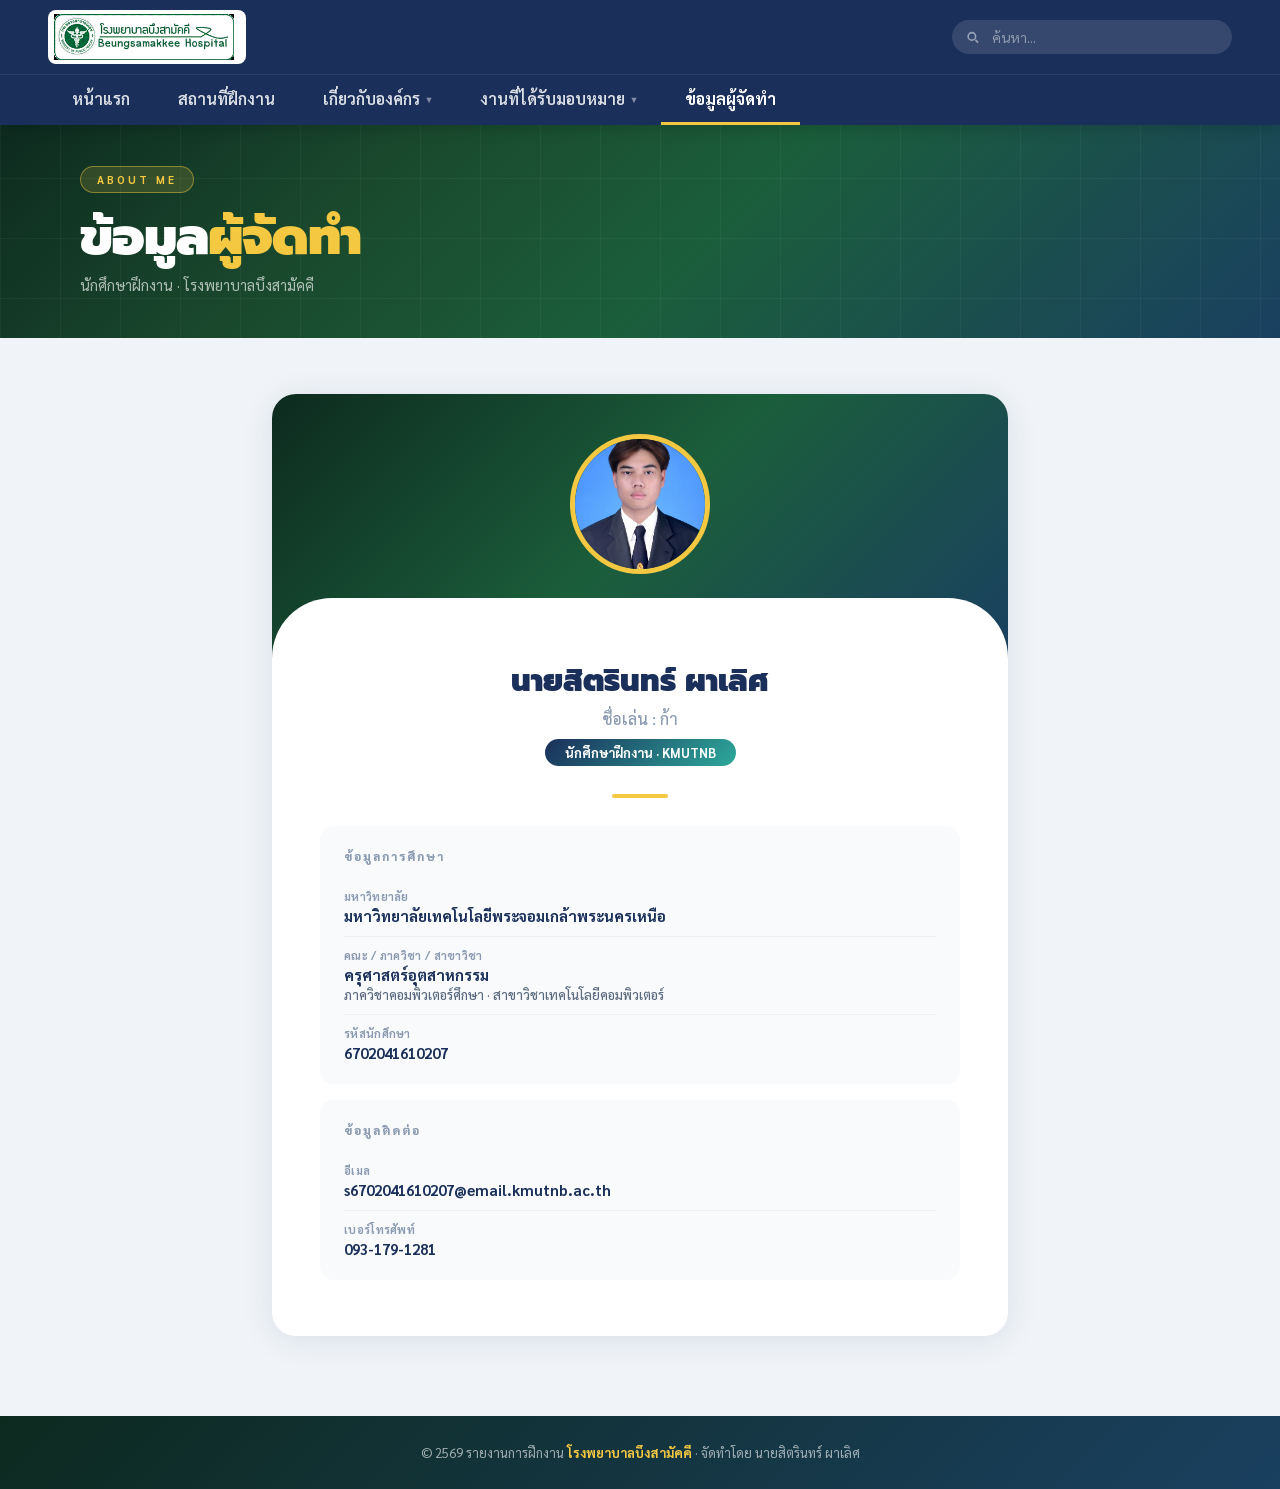
==== about.html @ 11801702 "add internship website with all images" ====
﻿<!DOCTYPE html>
<html lang="th">
<head>
<meta charset="UTF-8">
<meta name="viewport" content="width=device-width, initial-scale=1.0">
<title>ข้อมูลผู้จัดทำ - โรงพยาบาลบึงสามัคคี</title>
<link href="https://fonts.googleapis.com/css2?family=Sarabun:wght@300;400;500;600;700;800&family=Prompt:wght@400;600;700;800;900&display=swap" rel="stylesheet">
<link rel="stylesheet" href="style.css">
<style>
:root{--navy:#1a2f5a;--green:#1b5e3b;--teal:#2da89a;--gold:#f5c842;}
*{box-sizing:border-box;margin:0;padding:0;}
body{font-family:'Sarabun',sans-serif;background:#f0f4f8;color:var(--navy);}
.site-header{position:fixed;top:0;left:0;right:0;z-index:500;background:#1a2f5a;box-shadow:0 2px 16px rgba(0,0,0,.2);}
.header-top{display:flex;align-items:center;justify-content:space-between;padding:10px 48px;border-bottom:1px solid rgba(255,255,255,.08);}
.logo-box{background:#fff;border-radius:8px;padding:4px 12px 4px 6px;display:inline-flex;align-items:center;text-decoration:none;}
.logo-box img{height:46px;object-fit:contain;display:block;}
.header-search{position:relative;width:280px;}
.header-search input{width:100%;padding:8px 16px 8px 40px;border:none;border-radius:30px;background:rgba(255,255,255,.12);color:#fff;font-family:'Sarabun',sans-serif;font-size:14px;outline:none;}
.header-search input::placeholder{color:rgba(255,255,255,.45);}
.header-search svg{position:absolute;left:13px;top:50%;transform:translateY(-50%);pointer-events:none;opacity:.5;}
.header-nav{display:flex;align-items:center;padding:0 48px;}
.nav-item{position:relative;}
.nav-link{display:flex;align-items:center;gap:6px;padding:13px 24px;font-family:'Sarabun',sans-serif;font-size:16px;font-weight:600;color:rgba(255,255,255,.85);text-decoration:none;border-bottom:3px solid transparent;transition:color .2s,border-color .2s,background .2s;white-space:nowrap;}
.nav-link:hover{color:#fff;background:rgba(255,255,255,.06);}
.nav-link.active{color:#fff;border-bottom-color:#f5c842;font-weight:700;}
.nav-arrow{font-size:9px;opacity:.55;transition:transform .2s;}
.nav-item:hover .nav-arrow{transform:rotate(180deg);}
.nav-drop{display:none;position:absolute;top:100%;left:0;background:#fff;min-width:210px;border-radius:0 0 14px 14px;box-shadow:0 10px 32px rgba(26,47,90,.18);overflow:hidden;z-index:600;border-top:3px solid #f5c842;}
.nav-item:hover .nav-drop{display:block;}
.nav-drop a{display:block;padding:12px 20px;font-size:14px;color:#3a4a5e;text-decoration:none;font-weight:500;border-bottom:1px solid #f0f4f8;transition:background .15s,padding .15s;}
.nav-drop a:last-child{border:none;}
.nav-drop a:hover{background:#f5f7fa;color:#1a2f5a;padding-left:26px;}
.nav-drop .drop-header{padding:9px 20px;font-size:11px;font-weight:800;color:#1a2f5a;background:#f5f7fa;letter-spacing:1.5px;text-transform:uppercase;pointer-events:none;border-bottom:1px solid #e8ecf0;}
.page-hero{margin-top:118px;background:linear-gradient(135deg,#0d2a1f 0%,#1a4a2e 30%,#1b5e3b 55%,#1a4060 100%);padding:48px 80px 44px;position:relative;overflow:hidden;}
.page-hero::before{content:'';position:absolute;inset:0;background-image:linear-gradient(rgba(255,255,255,.04) 1px,transparent 1px),linear-gradient(90deg,rgba(255,255,255,.04) 1px,transparent 1px);background-size:60px 60px;}
.hero-inner{position:relative;z-index:1;}
.hero-eyebrow{display:inline-flex;align-items:center;gap:8px;background:rgba(245,200,66,.15);border:1px solid rgba(245,200,66,.45);color:#f5c842;font-size:11px;font-weight:700;letter-spacing:3px;padding:5px 16px;border-radius:30px;margin-bottom:16px;text-transform:uppercase;}
.hero-title{font-family:'Prompt',sans-serif;font-size:clamp(32px,4vw,52px);font-weight:900;color:#fff;text-transform:uppercase;letter-spacing:-1px;line-height:1.1;margin-bottom:10px;}
.hero-title span{color:#f5c842;}
.hero-sub{color:rgba(255,255,255,.65);font-size:15px;}
.content{max-width:800px;margin:0 auto;padding:56px 32px 80px;}
.profile-card{background:#fff;border-radius:24px;box-shadow:0 4px 32px rgba(26,47,90,.1);overflow:hidden;}
.profile-band{background:linear-gradient(135deg,#0d2a1f,#1b5e3b 50%,#1a4060);padding:40px 48px 80px;position:relative;text-align:center;}
.profile-band::after{content:'';position:absolute;bottom:0;left:0;right:0;height:60px;background:#fff;border-radius:60px 60px 0 0;}
.avatar-wrap{position:relative;display:inline-block;z-index:1;cursor:pointer;}
.avatar-placeholder{width:140px;height:140px;border-radius:50%;border:5px solid #f5c842;background:linear-gradient(135deg,#1a2f5a,#2da89a);display:flex;align-items:center;justify-content:center;position:relative;z-index:2;transition:opacity .2s;cursor:pointer;}
.avatar-placeholder:hover{opacity:.85;}
.avatar-img{width:140px;height:140px;border-radius:50%;border:5px solid #f5c842;object-fit:cover;display:none;position:relative;z-index:2;}
.avatar-input{display:none;}
.profile-body{padding:0 48px 40px;text-align:center;}
.profile-name{font-family:'Prompt',sans-serif;font-size:30px;font-weight:900;color:var(--navy);margin-bottom:4px;}
.profile-nickname{font-size:16px;color:#8a9ab0;font-weight:500;margin-bottom:10px;}
.profile-badge{display:inline-block;background:linear-gradient(135deg,#1a2f5a,#2da89a);color:#fff;font-size:13px;font-weight:700;padding:5px 20px;border-radius:30px;margin-bottom:28px;}
.divider{width:56px;height:4px;background:#f5c842;border-radius:4px;margin:0 auto 28px;}
.info-section{background:#f8fafc;border-radius:14px;padding:22px 24px;text-align:left;margin-bottom:16px;}
.info-section-title{font-size:12px;font-weight:800;color:#8a9ab0;letter-spacing:2px;text-transform:uppercase;margin-bottom:14px;}
.info-row{padding:11px 0;border-bottom:1px solid #eef0f5;}
.info-row:last-child{border:none;padding-bottom:0;}
.info-label{font-size:11px;font-weight:700;color:#8a9ab0;margin-bottom:2px;letter-spacing:.3px;}
.info-value{font-size:15px;font-weight:700;color:var(--navy);}
.info-value.ph{color:#c0ccd8;font-weight:500;font-style:italic;}
.stats-row{background:linear-gradient(135deg,#1a2f5a,#1b5e3b);border-radius:14px;padding:22px 24px;display:grid;grid-template-columns:repeat(4,1fr);gap:12px;}
.stat-item{text-align:center;}
.stat-num{font-family:'Prompt',sans-serif;font-size:26px;font-weight:900;color:#f5c842;display:block;}
.stat-label{font-size:12px;color:rgba(255,255,255,.65);margin-top:4px;}
footer{background:linear-gradient(135deg,#0d2a1f,#1a4060);color:rgba(255,255,255,.6);text-align:center;padding:28px;font-size:13px;}
footer span{color:#f5c842;font-weight:700;}
@media(max-width:600px){
  .profile-band{padding:32px 20px 70px;}
  .profile-body{padding:0 20px 28px;}
  .stats-row{grid-template-columns:repeat(2,1fr);}
  .page-hero{padding:40px 24px 36px;}
  .content{padding:36px 16px 60px;}
}
</style>
</head>
<body>

<div class="site-header">
  <div class="header-top">
    <a href="index.html" class="logo-box">
      <img src="[data-uri]" alt="โรงพยาบาลบึงสามัคคี">
    </a>
    <div class="header-search">
      <svg width="15" height="15" viewBox="0 0 24 24" fill="none" stroke="white" stroke-width="2.5"><circle cx="11" cy="11" r="6"/><path d="M21 21l-4.35-4.35"/></svg>
      <input type="text" placeholder="ค้นหา...">
    </div>
  </div>
  <nav class="header-nav">
    <div class="nav-item"><a href="index.html" class="nav-link">หน้าแรก</a></div>
    <div class="nav-item">
      <a href="place.html" class="nav-link">สถานที่ฝึกงาน</a>
    </div>
    <div class="nav-item">
      <a href="org.html" class="nav-link">เกี่ยวกับองค์กร <span class="nav-arrow">▼</span></a>
      <div class="nav-drop">
        <a href="org.html">โครงสร้างองค์กร</a>
        <a href="org-group.html">โครงสร้างกลุ่มงาน</a>
        <a href="org-roles.html">บทบาทหน้าที่</a>
      </div>
    </div>
    <div class="nav-item">
      <a href="work.html" class="nav-link">งานที่ได้รับมอบหมาย <span class="nav-arrow">▼</span></a>
      <div class="nav-drop">
        <div class="drop-header">ระยะเวลาฝึกงาน</div>
        <a href="work.html#week1">สัปดาห์ที่ 1</a><a href="work.html#week2">สัปดาห์ที่ 2</a>
        <a href="work.html#week3">สัปดาห์ที่ 3</a><a href="work.html#week4">สัปดาห์ที่ 4</a>
        <a href="work.html#week5">สัปดาห์ที่ 5</a><a href="work.html#week6">สัปดาห์ที่ 6</a>
        <a href="work.html#week7">สัปดาห์ที่ 7</a><a href="work.html#week8">สัปดาห์ที่ 8</a>
      </div>
    </div>
    <div class="nav-item"><a href="about.html" class="nav-link active">ข้อมูลผู้จัดทำ</a></div>
  </nav>
</div>

<div class="page-hero">
  <div class="hero-inner">
    <div class="hero-eyebrow">About Me</div>
    <h1 class="hero-title">ข้อมูล<span>ผู้จัดทำ</span></h1>
    <p class="hero-sub">นักศึกษาฝึกงาน · โรงพยาบาลบึงสามัคคี</p>
  </div>
</div>

<div class="content">
  <div class="profile-card">

    <!-- BAND + AVATAR -->
    <div class="profile-band">
      <div class="avatar-wrap">
        <img class="avatar-img" src="images/student.jpg" alt="รูปโปรไฟล์" style="display:block;">
      </div>
    </div>

    <!-- PROFILE BODY -->
    <div class="profile-body">
      <div class="profile-name">นายสิตรินทร์ ผาเลิศ</div>
      <div class="profile-nickname">ชื่อเล่น : ก้า</div>
      <div class="profile-badge">นักศึกษาฝึกงาน · KMUTNB</div>
      <div class="divider"></div>

      <!-- ข้อมูลการศึกษา -->
      <div class="info-section">
        <div class="info-section-title">ข้อมูลการศึกษา</div>
        <div class="info-row">
          <div class="info-label">มหาวิทยาลัย</div>
          <div class="info-value">มหาวิทยาลัยเทคโนโลยีพระจอมเกล้าพระนครเหนือ</div>
        </div>
        <div class="info-row">
          <div class="info-label">คณะ / ภาควิชา / สาขาวิชา</div>
          <div class="info-value">ครุศาสตร์อุตสาหกรรม<br>
            <span style="font-size:13px;font-weight:500;color:#5a6a7e;">ภาควิชาคอมพิวเตอร์ศึกษา · สาขาวิชาเทคโนโลยีคอมพิวเตอร์</span>
          </div>
        </div>
        <div class="info-row">
          <div class="info-label">รหัสนักศึกษา</div>
          <div class="info-value">6702041610207</div>
        </div>
      </div>

      <!-- ข้อมูลติดต่อ -->
      <div class="info-section">
        <div class="info-section-title">ข้อมูลติดต่อ</div>
        <div class="info-row">
          <div class="info-label">อีเมล</div>
          <div class="info-value">
            <a href="mailto:s6702041610207@email.kmutnb.ac.th"
               style="color:#1a2f5a;text-decoration:none;word-break:break-all;">
              s6702041610207@email.kmutnb.ac.th
            </a>
          </div>
        </div>
        <div class="info-row">
          <div class="info-label">เบอร์โทรศัพท์</div>
          <div class="info-value">
            <a href="tel:0931791281" style="color:#1a2f5a;text-decoration:none;">
              093-179-1281
            </a>
          </div>
        </div>
      </div>

    </div>
  </div>
</div>

<footer>
  <p>© 2569 รายงานการฝึกงาน <span>โรงพยาบาลบึงสามัคคี</span> · จัดทำโดย นายสิตรินทร์ ผาเลิศ</p>
</footer>

<script src="search.js"></script>
</body>
</html>
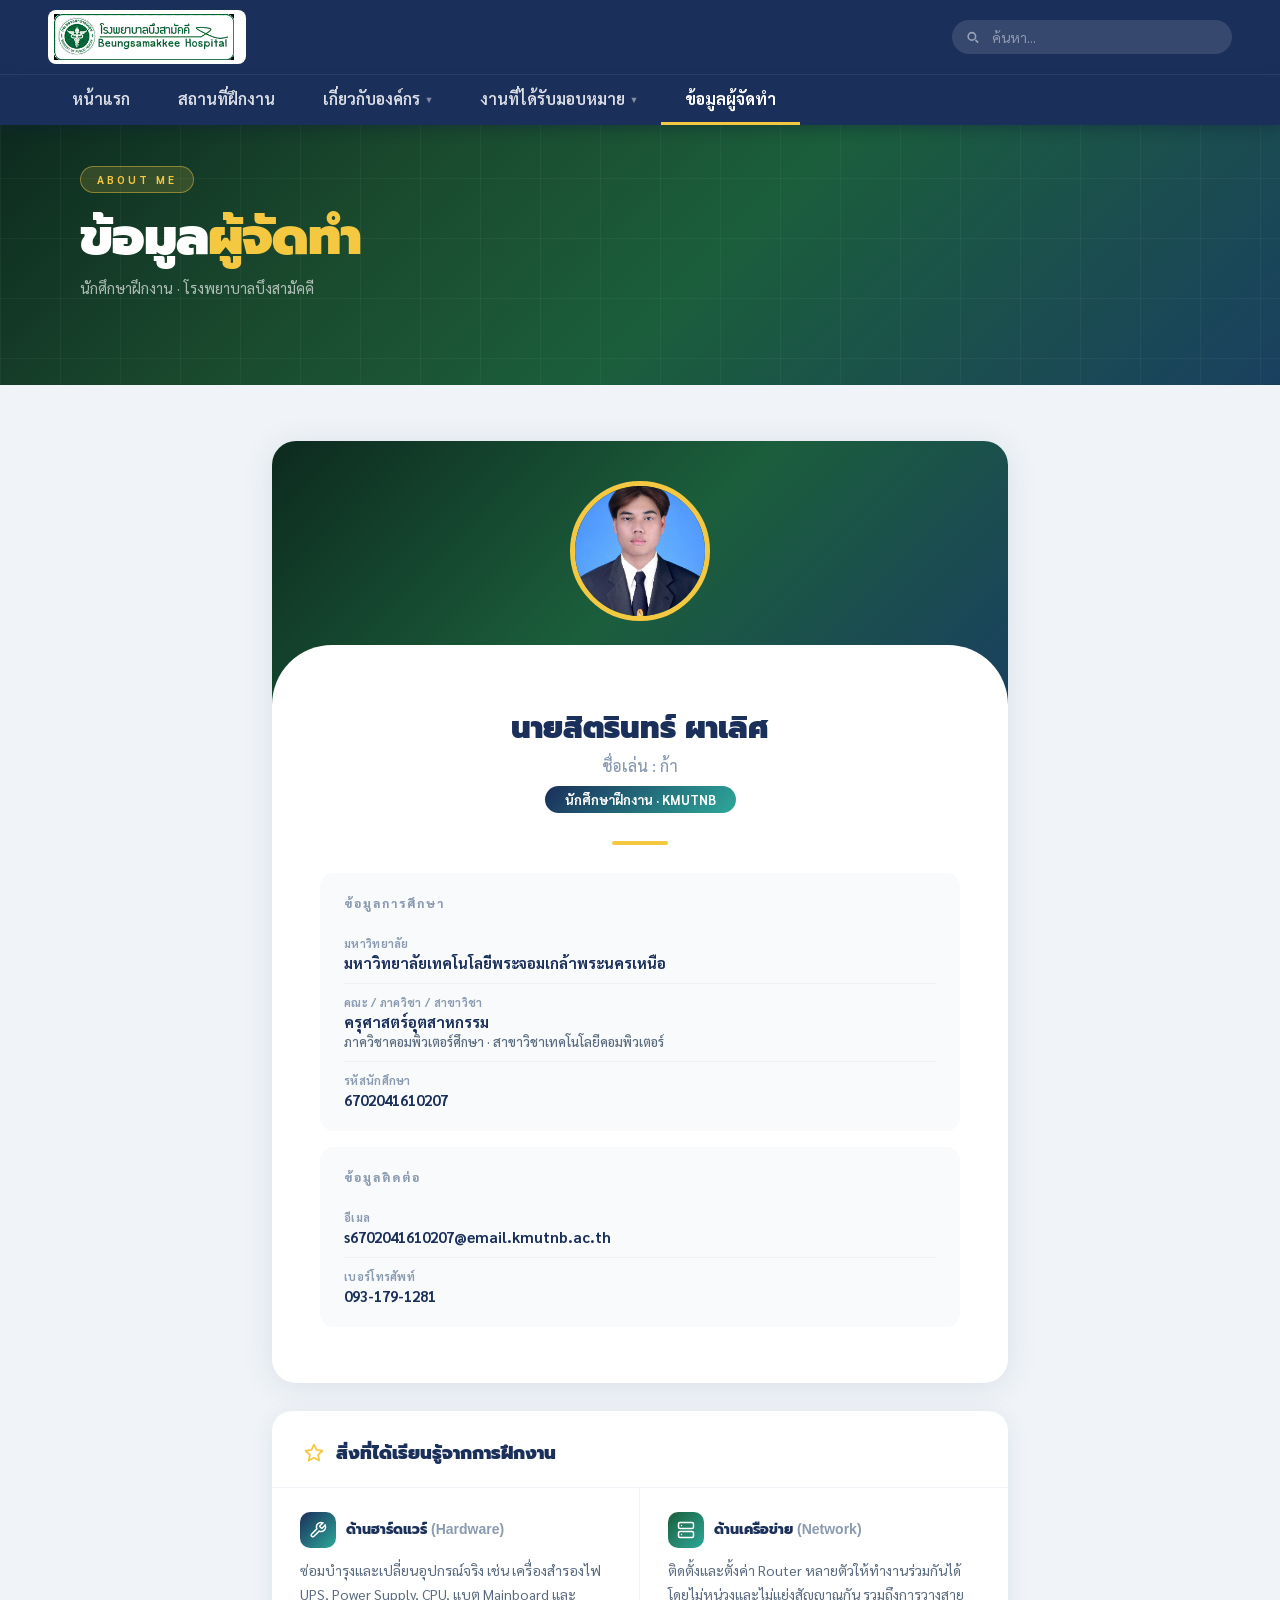
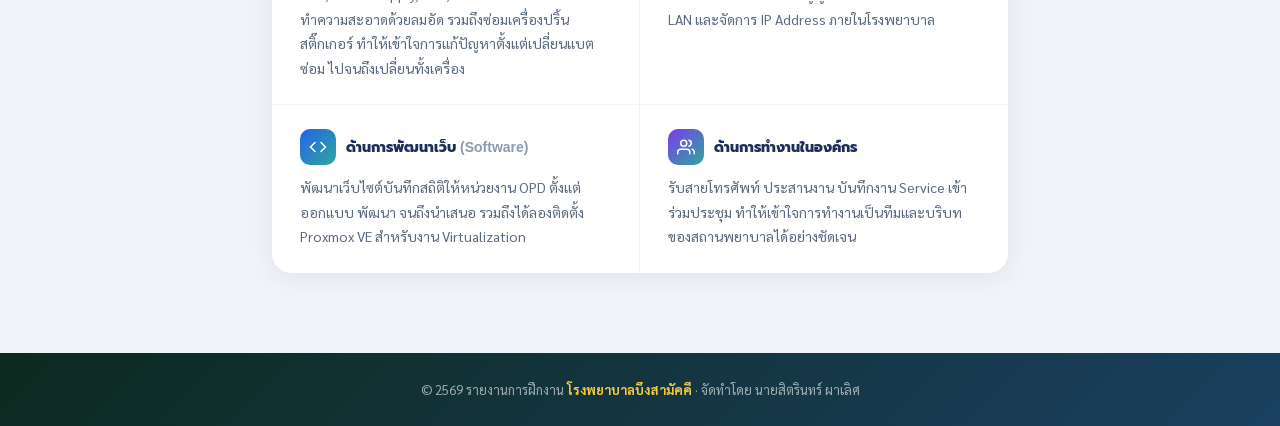
==== commit efe6ad2d: "about: add internship learnings section (4 categories)" ====
--- a/about.html
+++ b/about.html
@@ -71,6 +71,8 @@
   .stats-row{grid-template-columns:repeat(2,1fr);}
   .page-hero{padding:40px 24px 36px;}
   .content{padding:36px 16px 60px;}
+  .learned-grid{grid-template-columns:1fr !important;}
+  .learned-grid>div{border-right:none !important;}
 }
 </style>
 </head>
@@ -181,6 +183,60 @@
 
     </div>
   </div>
+
+  <!-- สิ่งที่ได้เรียนรู้ -->
+  <div style="margin-top:28px;">
+    <div style="background:#fff;border-radius:20px;box-shadow:0 4px 24px rgba(26,47,90,.08);overflow:hidden;">
+      <div style="padding:28px 32px 20px;display:flex;align-items:center;gap:12px;border-bottom:1.5px solid #f0f4f8;">
+        <svg width="20" height="20" viewBox="0 0 24 24" fill="none" stroke="#f5c842" stroke-width="2.2" stroke-linecap="round" stroke-linejoin="round"><polygon points="12 2 15.09 8.26 22 9.27 17 14.14 18.18 21.02 12 17.77 5.82 21.02 7 14.14 2 9.27 8.91 8.26 12 2"/></svg>
+        <h2 style="font-family:'Prompt',sans-serif;font-size:18px;font-weight:900;color:#1a2f5a;margin:0;">สิ่งที่ได้เรียนรู้จากการฝึกงาน</h2>
+      </div>
+      <div class="learned-grid" style="display:grid;grid-template-columns:1fr 1fr;gap:0;">
+
+        <div style="padding:24px 28px;border-bottom:1.5px solid #f0f4f8;border-right:1.5px solid #f0f4f8;">
+          <div style="display:flex;align-items:center;gap:10px;margin-bottom:10px;">
+            <div style="width:36px;height:36px;border-radius:10px;background:linear-gradient(135deg,#1a2f5a,#2da89a);display:flex;align-items:center;justify-content:center;flex-shrink:0;">
+              <svg width="18" height="18" viewBox="0 0 24 24" fill="none" stroke="#fff" stroke-width="2" stroke-linecap="round"><path d="M14.7 6.3a1 1 0 0 0 0 1.4l1.6 1.6a1 1 0 0 0 1.4 0l3.77-3.77a6 6 0 0 1-7.94 7.94l-6.91 6.91a2.12 2.12 0 0 1-3-3l6.91-6.91a6 6 0 0 1 7.94-7.94l-3.76 3.76z"/></svg>
+            </div>
+            <div style="font-family:'Prompt',sans-serif;font-size:14px;font-weight:800;color:#1a2f5a;">ด้านฮาร์ดแวร์ <span style="color:#8a9ab0;font-weight:600;">(Hardware)</span></div>
+          </div>
+          <p style="font-size:14px;color:#5a6a7e;line-height:1.75;">ซ่อมบำรุงและเปลี่ยนอุปกรณ์จริง เช่น เครื่องสำรองไฟ UPS, Power Supply, CPU, แบต Mainboard และทำความสะอาดด้วยลมอัด รวมถึงซ่อมเครื่องปริ้นสติ๊กเกอร์ ทำให้เข้าใจการแก้ปัญหาตั้งแต่เปลี่ยนแบต ซ่อม ไปจนถึงเปลี่ยนทั้งเครื่อง</p>
+        </div>
+
+        <div style="padding:24px 28px;border-bottom:1.5px solid #f0f4f8;">
+          <div style="display:flex;align-items:center;gap:10px;margin-bottom:10px;">
+            <div style="width:36px;height:36px;border-radius:10px;background:linear-gradient(135deg,#1b5e3b,#2da89a);display:flex;align-items:center;justify-content:center;flex-shrink:0;">
+              <svg width="18" height="18" viewBox="0 0 24 24" fill="none" stroke="#fff" stroke-width="2" stroke-linecap="round"><rect x="2" y="2" width="20" height="8" rx="2"/><rect x="2" y="14" width="20" height="8" rx="2"/><line x1="6" y1="6" x2="6.01" y2="6"/><line x1="6" y1="18" x2="6.01" y2="18"/></svg>
+            </div>
+            <div style="font-family:'Prompt',sans-serif;font-size:14px;font-weight:800;color:#1a2f5a;">ด้านเครือข่าย <span style="color:#8a9ab0;font-weight:600;">(Network)</span></div>
+          </div>
+          <p style="font-size:14px;color:#5a6a7e;line-height:1.75;">ติดตั้งและตั้งค่า Router หลายตัวให้ทำงานร่วมกันได้โดยไม่หน่วงและไม่แย่งสัญญาณกัน รวมถึงการวางสาย LAN และจัดการ IP Address ภายในโรงพยาบาล</p>
+        </div>
+
+        <div style="padding:24px 28px;border-right:1.5px solid #f0f4f8;">
+          <div style="display:flex;align-items:center;gap:10px;margin-bottom:10px;">
+            <div style="width:36px;height:36px;border-radius:10px;background:linear-gradient(135deg,#2563eb,#2da89a);display:flex;align-items:center;justify-content:center;flex-shrink:0;">
+              <svg width="18" height="18" viewBox="0 0 24 24" fill="none" stroke="#fff" stroke-width="2" stroke-linecap="round"><polyline points="16 18 22 12 16 6"/><polyline points="8 6 2 12 8 18"/></svg>
+            </div>
+            <div style="font-family:'Prompt',sans-serif;font-size:14px;font-weight:800;color:#1a2f5a;">ด้านการพัฒนาเว็บ <span style="color:#8a9ab0;font-weight:600;">(Software)</span></div>
+          </div>
+          <p style="font-size:14px;color:#5a6a7e;line-height:1.75;">พัฒนาเว็บไซต์บันทึกสถิติให้หน่วยงาน OPD ตั้งแต่ออกแบบ พัฒนา จนถึงนำเสนอ รวมถึงได้ลองติดตั้ง Proxmox VE สำหรับงาน Virtualization</p>
+        </div>
+
+        <div style="padding:24px 28px;">
+          <div style="display:flex;align-items:center;gap:10px;margin-bottom:10px;">
+            <div style="width:36px;height:36px;border-radius:10px;background:linear-gradient(135deg,#7c3aed,#2da89a);display:flex;align-items:center;justify-content:center;flex-shrink:0;">
+              <svg width="18" height="18" viewBox="0 0 24 24" fill="none" stroke="#fff" stroke-width="2" stroke-linecap="round"><path d="M17 21v-2a4 4 0 0 0-4-4H5a4 4 0 0 0-4 4v2"/><circle cx="9" cy="7" r="4"/><path d="M23 21v-2a4 4 0 0 0-3-3.87"/><path d="M16 3.13a4 4 0 0 1 0 7.75"/></svg>
+            </div>
+            <div style="font-family:'Prompt',sans-serif;font-size:14px;font-weight:800;color:#1a2f5a;">ด้านการทำงานในองค์กร</div>
+          </div>
+          <p style="font-size:14px;color:#5a6a7e;line-height:1.75;">รับสายโทรศัพท์ ประสานงาน บันทึกงาน Service เข้าร่วมประชุม ทำให้เข้าใจการทำงานเป็นทีมและบริบทของสถานพยาบาลได้อย่างชัดเจน</p>
+        </div>
+
+      </div>
+    </div>
+  </div>
+
 </div>
 
 <footer>
--- a/style.css
+++ b/style.css
@@ -0,0 +1,267 @@
+* { margin:0; padding:0; box-sizing:border-box; }
+:root {
+  --navy:#1a2f5a;
+  --green:#1e6b3c;
+  --teal:#2da89a;
+  --gold:#f5c842;
+  --white:#fff;
+  --gray:#f5f7fa;
+}
+body { font-family:'Sarabun',sans-serif; background:var(--gray); color:var(--navy); scroll-behavior:smooth; }
+
+/* HEADER */
+header {
+  background:#fff;
+  padding:10px 40px;
+  display:flex; align-items:center; justify-content:space-between;
+  box-shadow:0 2px 12px rgba(0,0,0,.08);
+  position:sticky; top:0; z-index:200;
+}
+.search-wrap { position:relative; }
+.search-wrap input {
+  padding:9px 18px 9px 42px; border:1.5px solid #e0e4ea;
+  border-radius:30px; font-family:'Sarabun',sans-serif;
+  font-size:14px; width:280px; outline:none; background:#f5f7fa;
+  transition:border-color .2s;
+}
+.search-wrap input:focus { border-color:var(--teal); }
+.search-wrap svg { position:absolute; left:14px; top:50%; transform:translateY(-50%); color:#aaa; }
+
+/* NAVBAR */
+nav {
+  background:var(--navy);
+  display:flex; align-items:center; gap:0;
+  padding:0 40px;
+  box-shadow:0 3px 12px rgba(26,47,90,.25);
+}
+.nav-item { position:relative; }
+.nav-link {
+  display:flex; align-items:center; gap:6px;
+  color:rgba(255,255,255,.8); text-decoration:none;
+  font-size:15px; font-weight:600;
+  padding:15px 22px;
+  border-bottom:3px solid transparent;
+  transition:all .2s; white-space:nowrap;
+}
+.nav-link:hover { color:#fff; background:rgba(255,255,255,.08); }
+.nav-link.active { color:var(--gold); border-bottom-color:var(--gold); }
+.nav-arrow { font-size:9px; opacity:.6; }
+.dropdown {
+  display:none; position:absolute; top:100%; left:0;
+  background:#fff; min-width:200px;
+  border-radius:0 0 14px 14px;
+  box-shadow:0 12px 32px rgba(26,47,90,.15);
+  overflow:hidden; z-index:300;
+}
+.nav-item:hover .dropdown { display:block; }
+.dropdown a {
+  display:block; padding:12px 20px;
+  color:var(--navy); text-decoration:none; font-size:14px; font-weight:500;
+  border-bottom:1px solid #f0f2f6;
+  transition:background .15s, color .15s;
+}
+.dropdown a:last-child { border:none; }
+.dropdown a:hover { background:var(--gray); color:var(--teal); padding-left:26px; }
+
+/* HERO */
+.hero {
+  min-height:88vh;
+  background:linear-gradient(135deg,var(--navy) 0%,#1b4d35 55%,var(--teal) 100%);
+  display:flex; flex-direction:column; align-items:center; justify-content:center;
+  text-align:center; padding:60px 32px;
+  position:relative; overflow:hidden;
+}
+.hero::before {
+  content:'';
+  position:absolute; inset:0;
+  background:radial-gradient(ellipse at 20% 50%, rgba(45,168,154,.2) 0%, transparent 60%),
+             radial-gradient(ellipse at 80% 20%, rgba(245,200,66,.1) 0%, transparent 50%);
+}
+.hero::after {
+  content:'';
+  position:absolute; inset:0;
+  background:url("data:image/svg+xml,%3Csvg width='80' height='80' viewBox='0 0 80 80' xmlns='http://www.w3.org/2000/svg'%3E%3Cg fill='%23ffffff' fill-opacity='0.03'%3E%3Cpath d='M40 40v-8h-2v8h-8v2h8v8h2v-8h8v-2h-8z'/%3E%3C/g%3E%3C/svg%3E");
+}
+.hero-content { position:relative; z-index:1; max-width:700px; }
+.hero-badge {
+  display:inline-block;
+  background:rgba(245,200,66,.15); border:1px solid rgba(245,200,66,.5);
+  color:var(--gold); font-size:12px; font-weight:700;
+  letter-spacing:3px; padding:6px 20px; border-radius:30px;
+  margin-bottom:28px; text-transform:uppercase;
+}
+.hero h1 {
+  font-family:'Prompt',sans-serif;
+  font-size:52px; font-weight:800; color:#fff;
+  line-height:1.15; margin-bottom:16px;
+}
+.hero h1 .highlight { color:var(--gold); }
+.hero-sub { color:rgba(255,255,255,.7); font-size:17px; margin-bottom:40px; line-height:1.7; }
+.hero-sub span { color:rgba(255,255,255,.9); font-weight:600; }
+.hero-btns { display:flex; gap:14px; justify-content:center; flex-wrap:wrap; }
+.btn {
+  padding:13px 30px; border-radius:40px; font-family:'Sarabun',sans-serif;
+  font-size:15px; font-weight:700; text-decoration:none; cursor:pointer;
+  border:none; transition:all .2s; display:inline-flex; align-items:center; gap:8px;
+}
+.btn-primary { background:var(--gold); color:var(--navy); }
+.btn-primary:hover { transform:translateY(-3px); box-shadow:0 10px 28px rgba(245,200,66,.4); }
+.btn-outline { background:transparent; color:#fff; border:2px solid rgba(255,255,255,.5); }
+.btn-outline:hover { background:rgba(255,255,255,.12); border-color:#fff; }
+
+/* SCROLL INDICATOR */
+.scroll-down {
+  position:absolute; bottom:28px; left:50%; transform:translateX(-50%);
+  color:rgba(255,255,255,.4); font-size:13px; letter-spacing:1px;
+  display:flex; flex-direction:column; align-items:center; gap:6px;
+  animation:bounce 2s infinite;
+}
+@keyframes bounce { 0%,100%{transform:translateX(-50%) translateY(0)} 50%{transform:translateX(-50%) translateY(8px)} }
+
+/* SECTIONS */
+.section { padding:64px 40px; max-width:1100px; margin:0 auto; }
+.section-badge {
+  display:inline-block;
+  background:#e6f7f5; color:var(--teal);
+  font-size:12px; font-weight:700; letter-spacing:2px;
+  padding:5px 16px; border-radius:20px; margin-bottom:14px; text-transform:uppercase;
+}
+.section-title {
+  font-family:'Prompt',sans-serif;
+  font-size:32px; font-weight:800; color:var(--navy);
+  margin-bottom:8px;
+}
+.section-title span { color:var(--teal); }
+.section-desc { color:#7a8a9e; font-size:15px; margin-bottom:40px; }
+.divider { width:56px; height:4px; background:var(--gold); border-radius:4px; margin:12px 0 36px; }
+
+/* STUDENT CARD */
+.student-section {
+  background:linear-gradient(135deg,var(--navy),#1b4d35);
+  padding:64px 40px;
+}
+.student-inner { max-width:1100px; margin:0 auto; display:grid; grid-template-columns:300px 1fr; gap:48px; align-items:center; }
+.student-photo {
+  width:240px; height:240px; border-radius:50%;
+  background:rgba(255,255,255,.1);
+  border:4px solid var(--gold);
+  display:flex; align-items:center; justify-content:center;
+  font-size:80px; margin:0 auto;
+  box-shadow:0 0 0 8px rgba(245,200,66,.15);
+}
+.student-info { color:#fff; }
+.student-tag {
+  background:rgba(245,200,66,.2); border:1px solid rgba(245,200,66,.4);
+  color:var(--gold); font-size:12px; font-weight:700;
+  letter-spacing:2px; padding:4px 14px; border-radius:20px;
+  display:inline-block; margin-bottom:16px; text-transform:uppercase;
+}
+.student-name {
+  font-family:'Prompt',sans-serif;
+  font-size:38px; font-weight:800; margin-bottom:6px; line-height:1.1;
+}
+.student-nickname { color:rgba(255,255,255,.6); font-size:16px; margin-bottom:24px; }
+.student-rows { display:flex; flex-direction:column; gap:10px; }
+.student-row {
+  display:flex; align-items:flex-start; gap:12px;
+  padding:10px 16px; background:rgba(255,255,255,.07);
+  border-radius:10px; font-size:14px;
+}
+.student-row-icon { font-size:18px; flex-shrink:0; }
+.student-row-label { color:rgba(255,255,255,.5); font-size:11px; font-weight:700; letter-spacing:.5px; margin-bottom:2px; }
+.student-row-val { color:#fff; font-weight:600; }
+
+/* HOSPITAL SECTION */
+.hosp-grid { display:grid; grid-template-columns:1fr 1fr; gap:20px; margin-bottom:32px; }
+.hosp-card {
+  background:#fff; border-radius:16px; padding:22px;
+  box-shadow:0 2px 16px rgba(26,47,90,.07);
+  display:flex; gap:16px; align-items:flex-start;
+  transition:transform .2s, box-shadow .2s;
+}
+.hosp-card:hover { transform:translateY(-4px); box-shadow:0 8px 28px rgba(26,47,90,.12); }
+.hosp-icon {
+  width:48px; height:48px; border-radius:12px;
+  background:linear-gradient(135deg,var(--navy),var(--green));
+  display:flex; align-items:center; justify-content:center;
+  font-size:22px; flex-shrink:0;
+}
+.hosp-label { font-size:11px; font-weight:700; color:#aab; text-transform:uppercase; letter-spacing:.5px; margin-bottom:4px; }
+.hosp-val { font-size:15px; font-weight:700; color:var(--navy); line-height:1.4; }
+
+/* CALENDAR */
+.cal-wrap {
+  background:#fff; border-radius:20px; padding:32px;
+  box-shadow:0 2px 16px rgba(26,47,90,.07);
+}
+.cal-info-bar {
+  display:flex; gap:16px; margin-bottom:24px; flex-wrap:wrap;
+  padding:16px 20px; background:var(--gray); border-radius:12px;
+}
+.cal-info-item { display:flex; align-items:center; gap:8px; font-size:13px; font-weight:600; color:var(--navy); }
+.ci-dot { width:10px; height:10px; border-radius:50%; }
+
+.calendars-grid { display:grid; grid-template-columns:repeat(3,1fr); gap:20px; }
+.cal-card { border-radius:14px; overflow:hidden; box-shadow:0 2px 10px rgba(26,47,90,.08); }
+.cal-head {
+  background:var(--navy); color:#fff;
+  padding:14px 16px; display:flex; align-items:center; justify-content:space-between;
+}
+.cal-year { font-size:14px; font-weight:800; color:var(--gold); }
+.cal-month-name { font-size:16px; font-weight:700; }
+.cal-body-inner { padding:12px; background:#fff; }
+.cal-grid { display:grid; grid-template-columns:repeat(7,1fr); gap:2px; text-align:center; }
+.cdn { font-size:9px; font-weight:700; color:#bbb; padding:5px 0; }
+.cdn:first-child,.cdn:last-child { color:#e85b5b; }
+.cd { font-size:12px; padding:6px 2px; border-radius:6px; line-height:1; position:relative; }
+.cd.sun,.cd.sat { color:#e85b5b; }
+.cd.holiday { background:#fdeaea; color:#e85b5b; font-weight:700; }
+.cd.start { background:var(--navy); color:#fff; font-weight:800; border-radius:50%; }
+.cd.end { background:var(--gold); color:var(--navy); font-weight:800; border-radius:50%; }
+.cd.workday { background:#e6f7f5; color:#1e8a6e; font-weight:600; }
+.cd.today { outline:2px solid var(--gold); outline-offset:1px; }
+
+/* STATS */
+.stats-strip {
+  background:linear-gradient(90deg,var(--navy),var(--green));
+  padding:40px;
+}
+.stats-inner { max-width:1100px; margin:0 auto; display:grid; grid-template-columns:repeat(4,1fr); gap:24px; }
+.stat-box { text-align:center; color:#fff; }
+.stat-num {
+  font-family:'Prompt',sans-serif;
+  font-size:44px; font-weight:800; color:var(--gold);
+  display:block; line-height:1;
+}
+.stat-label { font-size:14px; color:rgba(255,255,255,.7); margin-top:6px; }
+
+/* HOLIDAY LIST */
+.holiday-list { display:grid; grid-template-columns:1fr 1fr; gap:10px; }
+.holiday-item {
+  display:flex; align-items:center; gap:12px;
+  background:#fff; padding:14px 18px; border-radius:12px;
+  box-shadow:0 2px 10px rgba(26,47,90,.06);
+  font-size:14px;
+}
+.hol-dot { width:10px; height:10px; border-radius:50%; background:#e85b5b; flex-shrink:0; }
+.hol-date { font-weight:700; color:var(--navy); }
+.hol-name { color:#7a8a9e; font-size:13px; }
+
+/* FOOTER */
+footer {
+  background:var(--navy); color:rgba(255,255,255,.6);
+  text-align:center; padding:28px;
+  font-size:13px;
+}
+footer span { color:var(--gold); font-weight:700; }
+
+@media(max-width:768px) {
+  .hero h1 { font-size:32px; }
+  .student-inner { grid-template-columns:1fr; text-align:center; }
+  .hosp-grid { grid-template-columns:1fr; }
+  .calendars-grid { grid-template-columns:1fr; }
+  .stats-inner { grid-template-columns:repeat(2,1fr); }
+  .holiday-list { grid-template-columns:1fr; }
+  nav { padding:0 16px; overflow-x:auto; }
+  .section { padding:40px 20px; }
+}
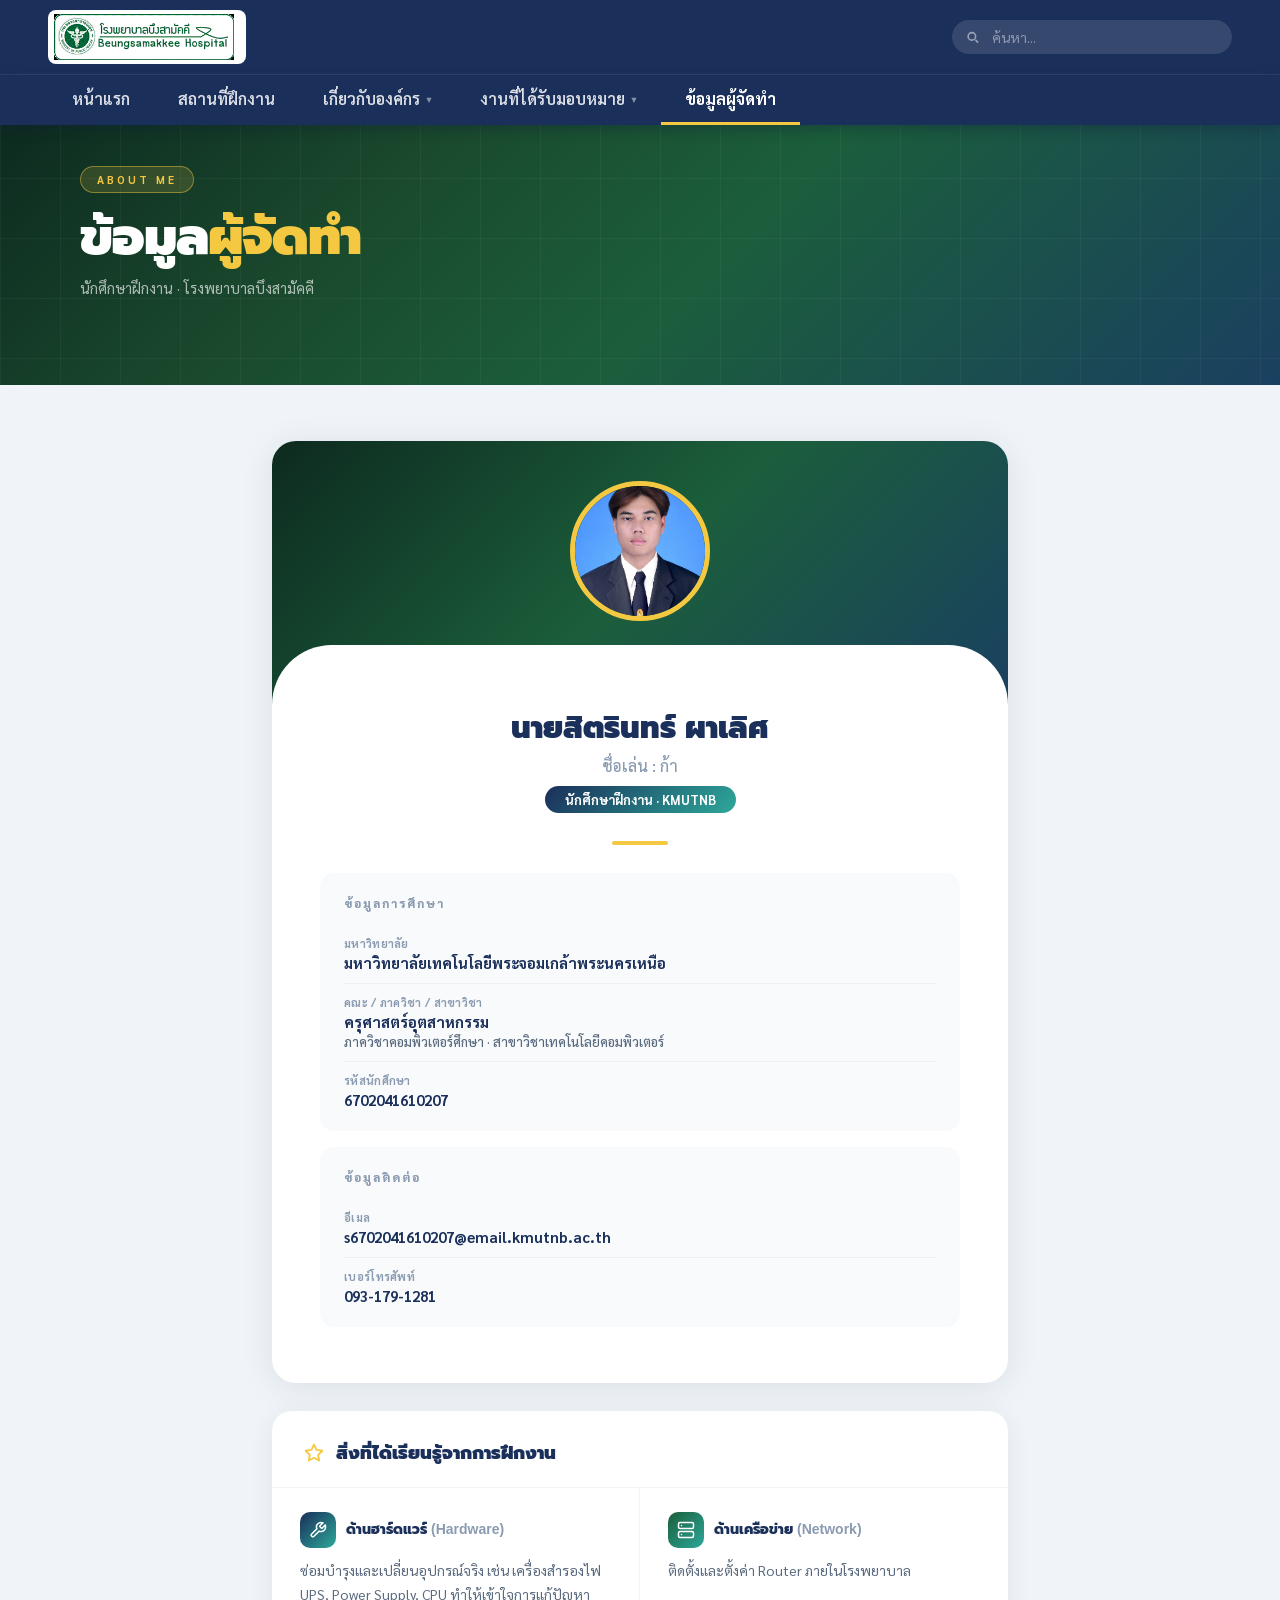
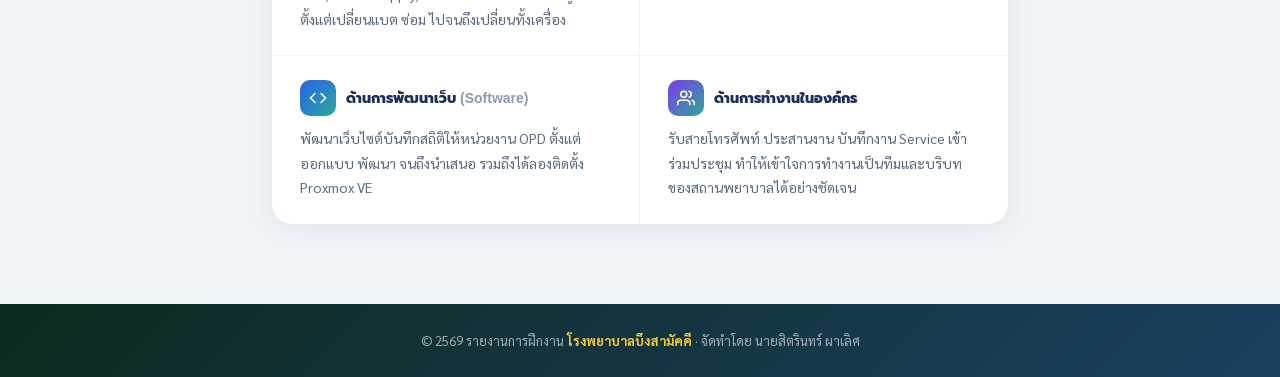
==== commit b9faefce: "about: update content" ====
--- a/about.html
+++ b/about.html
@@ -200,7 +200,7 @@
             </div>
             <div style="font-family:'Prompt',sans-serif;font-size:14px;font-weight:800;color:#1a2f5a;">ด้านฮาร์ดแวร์ <span style="color:#8a9ab0;font-weight:600;">(Hardware)</span></div>
           </div>
-          <p style="font-size:14px;color:#5a6a7e;line-height:1.75;">ซ่อมบำรุงและเปลี่ยนอุปกรณ์จริง เช่น เครื่องสำรองไฟ UPS, Power Supply, CPU, แบต Mainboard และทำความสะอาดด้วยลมอัด รวมถึงซ่อมเครื่องปริ้นสติ๊กเกอร์ ทำให้เข้าใจการแก้ปัญหาตั้งแต่เปลี่ยนแบต ซ่อม ไปจนถึงเปลี่ยนทั้งเครื่อง</p>
+          <p style="font-size:14px;color:#5a6a7e;line-height:1.75;">ซ่อมบำรุงและเปลี่ยนอุปกรณ์จริง เช่น เครื่องสำรองไฟ UPS, Power Supply, CPU ทำให้เข้าใจการแก้ปัญหาตั้งแต่เปลี่ยนแบต ซ่อม ไปจนถึงเปลี่ยนทั้งเครื่อง</p>
         </div>
 
         <div style="padding:24px 28px;border-bottom:1.5px solid #f0f4f8;">
@@ -210,7 +210,7 @@
             </div>
             <div style="font-family:'Prompt',sans-serif;font-size:14px;font-weight:800;color:#1a2f5a;">ด้านเครือข่าย <span style="color:#8a9ab0;font-weight:600;">(Network)</span></div>
           </div>
-          <p style="font-size:14px;color:#5a6a7e;line-height:1.75;">ติดตั้งและตั้งค่า Router หลายตัวให้ทำงานร่วมกันได้โดยไม่หน่วงและไม่แย่งสัญญาณกัน รวมถึงการวางสาย LAN และจัดการ IP Address ภายในโรงพยาบาล</p>
+          <p style="font-size:14px;color:#5a6a7e;line-height:1.75;">ติดตั้งและตั้งค่า Router  ภายในโรงพยาบาล</p>
         </div>
 
         <div style="padding:24px 28px;border-right:1.5px solid #f0f4f8;">
@@ -220,7 +220,7 @@
             </div>
             <div style="font-family:'Prompt',sans-serif;font-size:14px;font-weight:800;color:#1a2f5a;">ด้านการพัฒนาเว็บ <span style="color:#8a9ab0;font-weight:600;">(Software)</span></div>
           </div>
-          <p style="font-size:14px;color:#5a6a7e;line-height:1.75;">พัฒนาเว็บไซต์บันทึกสถิติให้หน่วยงาน OPD ตั้งแต่ออกแบบ พัฒนา จนถึงนำเสนอ รวมถึงได้ลองติดตั้ง Proxmox VE สำหรับงาน Virtualization</p>
+          <p style="font-size:14px;color:#5a6a7e;line-height:1.75;">พัฒนาเว็บไซต์บันทึกสถิติให้หน่วยงาน OPD ตั้งแต่ออกแบบ พัฒนา จนถึงนำเสนอ รวมถึงได้ลองติดตั้ง Proxmox VE  </p>
         </div>
 
         <div style="padding:24px 28px;">
